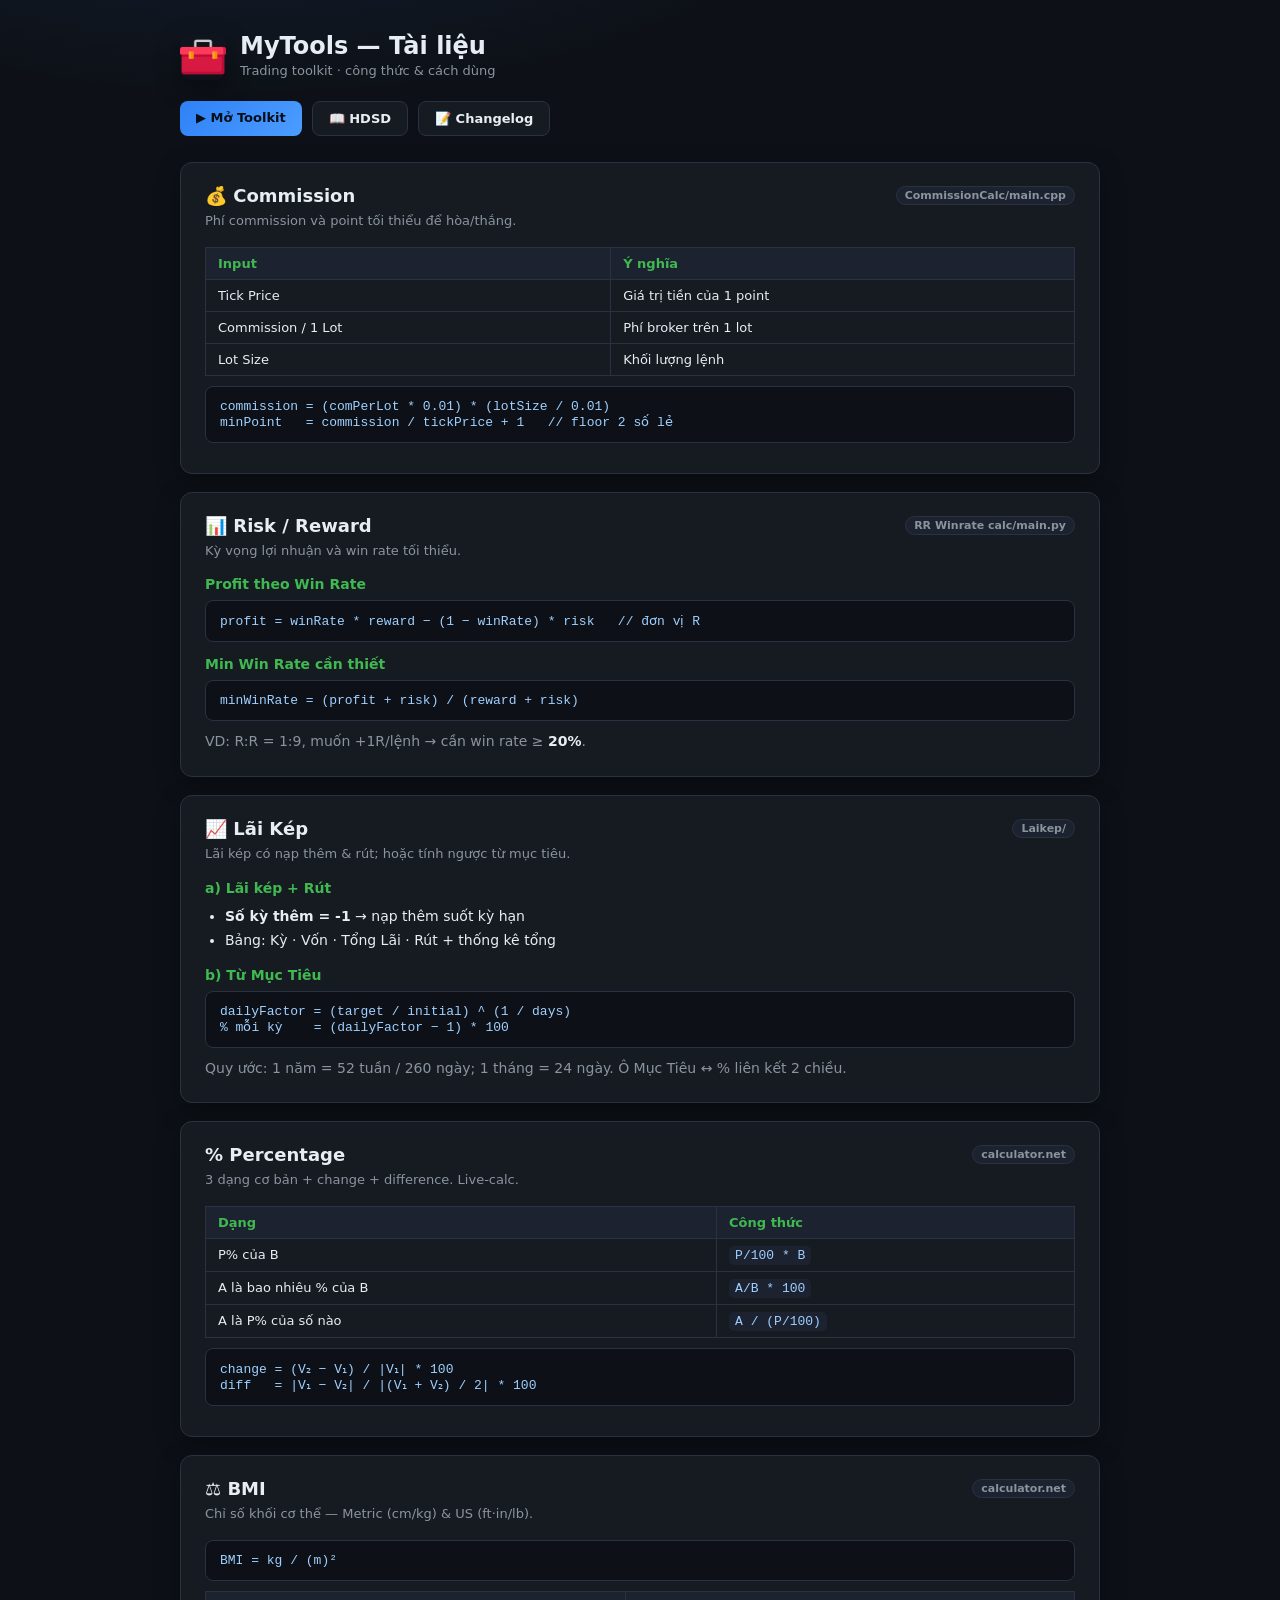
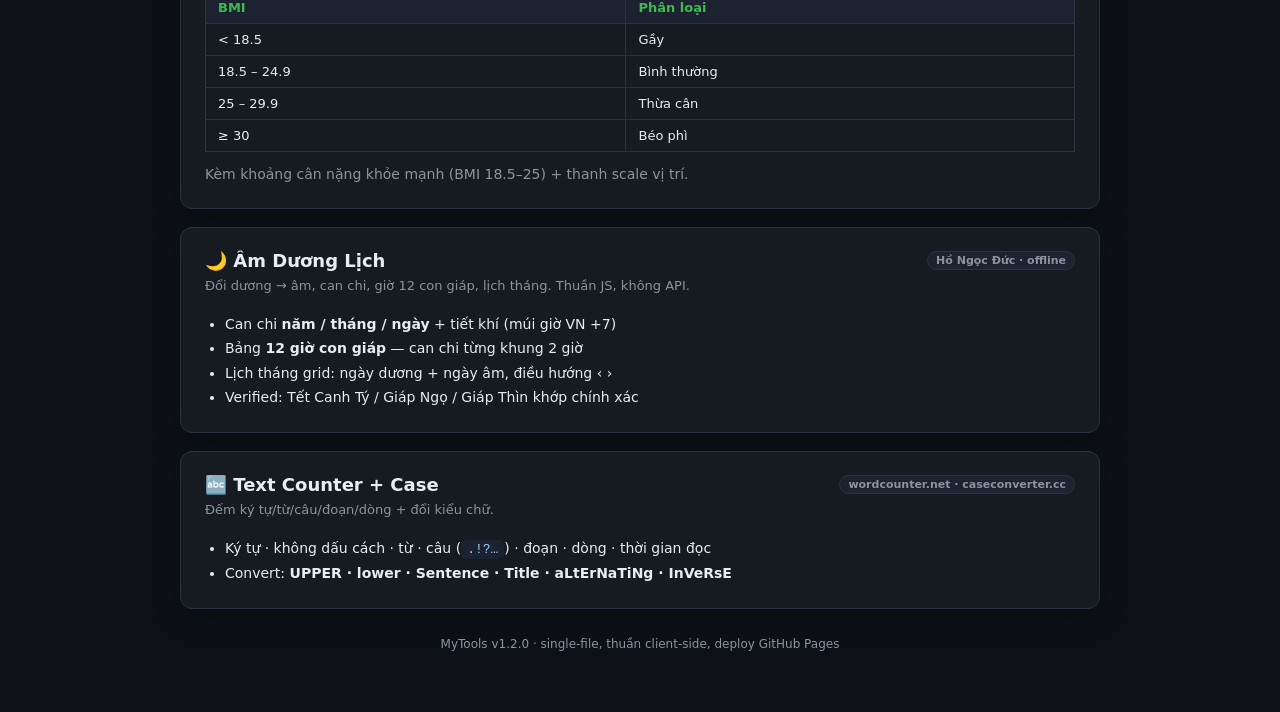
==== docs.html @ 8091d3de "first commit" ====
<!DOCTYPE html>
<html lang="vi">
<head>
<meta charset="UTF-8">
<meta name="viewport" content="width=device-width, initial-scale=1.0">
<title>MyTools — Tài liệu</title>
<link rel="icon" type="image/png" sizes="32x32" href="res/favicon-32x32.png">
<link rel="icon" type="image/png" sizes="64x64" href="res/favicon-64x64.png">
<link rel="icon" type="image/png" sizes="256x256" href="res/favicon-256x256.png">
<link rel="apple-touch-icon" sizes="512x512" href="res/favicon-512x512.png">
<style>
  :root{--bg:#0d1117;--panel:#161b22;--panel-2:#1c2230;--border:#2a3140;--text:#e6edf3;--muted:#8b949e;--accent:#2f81f7;--accent-2:#3fb950;--radius:12px;--shadow:0 8px 24px rgba(0,0,0,.35)}
  *{box-sizing:border-box;margin:0;padding:0}
  body{font-family:"Segoe UI",system-ui,sans-serif;background:radial-gradient(1200px 600px at 20% -10%,#17233b 0%,var(--bg) 55%);color:var(--text);min-height:100vh;padding:32px 18px 70px}
  .container{max-width:920px;margin:0 auto}
  header{display:flex;align-items:center;gap:14px;margin-bottom:12px}
  .logo{width:46px;height:46px;border-radius:12px;object-fit:cover;display:block;box-shadow:var(--shadow)}
  header h1{font-size:24px}
  header p{color:var(--muted);font-size:13px}
  .bar{display:flex;gap:10px;flex-wrap:wrap;margin:18px 0 26px}
  .bar a{padding:9px 16px;border-radius:8px;text-decoration:none;font-size:13px;font-weight:600;border:1px solid var(--border);color:var(--text);background:var(--panel);transition:.15s}
  .bar a:hover{background:var(--panel-2)}
  .bar a.primary{background:linear-gradient(135deg,var(--accent),#4c9dff);color:#061018;border:none}
  .card{background:var(--panel);border:1px solid var(--border);border-radius:var(--radius);padding:22px 24px;box-shadow:var(--shadow);margin-bottom:18px}
  .card h2{font-size:18px;margin-bottom:4px;display:flex;align-items:center;gap:10px}
  .card .sub{color:var(--muted);font-size:13px;margin-bottom:14px}
  h3{font-size:14px;color:var(--accent-2);margin:14px 0 8px}
  p,li{font-size:14px;line-height:1.75;color:var(--text)}
  ul{padding-left:20px;color:var(--muted)}
  ul b{color:var(--text)}
  code,pre{font-family:"Cascadia Code",Consolas,monospace}
  pre{background:var(--bg);border:1px solid var(--border);border-radius:8px;padding:12px 14px;font-size:13px;color:#9fd0ff;overflow-x:auto;margin:8px 0}
  code{background:var(--panel-2);padding:2px 6px;border-radius:5px;font-size:13px;color:#9fd0ff}
  table{width:100%;border-collapse:collapse;margin:10px 0;font-size:13px}
  th,td{border:1px solid var(--border);padding:8px 12px;text-align:left}
  th{background:var(--panel-2);color:var(--accent-2)}
  .tag{display:inline-block;font-size:11px;background:var(--panel-2);border:1px solid var(--border);color:var(--muted);padding:2px 8px;border-radius:20px;margin-left:auto}
  footer{text-align:center;color:var(--muted);font-size:12px;margin-top:28px}
</style>
</head>
<body>
<div class="container">
  <header>
    <img class="logo" src="res/favicon-256x256.png" alt="MyTools logo">
    <div><h1>MyTools — Tài liệu</h1><p>Trading toolkit · công thức & cách dùng</p></div>
  </header>
  <div class="bar">
    <a class="primary" href="index.html">▶ Mở Toolkit</a>
    <a href="HDSD.md">📖 HDSD</a>
    <a href="CHANGELOG.md">📝 Changelog</a>
  </div>

  <div class="card">
    <h2>💰 Commission <span class="tag">CommissionCalc/main.cpp</span></h2>
    <p class="sub">Phí commission và point tối thiểu để hòa/thắng.</p>
    <table>
      <tr><th>Input</th><th>Ý nghĩa</th></tr>
      <tr><td>Tick Price</td><td>Giá trị tiền của 1 point</td></tr>
      <tr><td>Commission / 1 Lot</td><td>Phí broker trên 1 lot</td></tr>
      <tr><td>Lot Size</td><td>Khối lượng lệnh</td></tr>
    </table>
    <pre>commission = (comPerLot * 0.01) * (lotSize / 0.01)
minPoint   = commission / tickPrice + 1   // floor 2 số lẻ</pre>
  </div>

  <div class="card">
    <h2>📊 Risk / Reward <span class="tag">RR Winrate calc/main.py</span></h2>
    <p class="sub">Kỳ vọng lợi nhuận và win rate tối thiểu.</p>
    <h3>Profit theo Win Rate</h3>
    <pre>profit = winRate * reward − (1 − winRate) * risk   // đơn vị R</pre>
    <h3>Min Win Rate cần thiết</h3>
    <pre>minWinRate = (profit + risk) / (reward + risk)</pre>
    <p style="color:var(--muted)">VD: R:R = 1:9, muốn +1R/lệnh → cần win rate ≥ <b style="color:var(--text)">20%</b>.</p>
  </div>

  <div class="card">
    <h2>📈 Lãi Kép <span class="tag">Laikep/</span></h2>
    <p class="sub">Lãi kép có nạp thêm & rút; hoặc tính ngược từ mục tiêu.</p>
    <h3>a) Lãi kép + Rút</h3>
    <ul>
      <li><b>Số kỳ thêm = -1</b> → nạp thêm suốt kỳ hạn</li>
      <li>Bảng: Kỳ · Vốn · Tổng Lãi · Rút + thống kê tổng</li>
    </ul>
    <h3>b) Từ Mục Tiêu</h3>
    <pre>dailyFactor = (target / initial) ^ (1 / days)
% mỗi kỳ    = (dailyFactor − 1) * 100</pre>
    <p style="color:var(--muted)">Quy ước: 1 năm = 52 tuần / 260 ngày; 1 tháng = 24 ngày. Ô Mục Tiêu ↔ % liên kết 2 chiều.</p>
  </div>

  <div class="card">
    <h2>% Percentage <span class="tag">calculator.net</span></h2>
    <p class="sub">3 dạng cơ bản + change + difference. Live-calc.</p>
    <table>
      <tr><th>Dạng</th><th>Công thức</th></tr>
      <tr><td>P% của B</td><td><code>P/100 * B</code></td></tr>
      <tr><td>A là bao nhiêu % của B</td><td><code>A/B * 100</code></td></tr>
      <tr><td>A là P% của số nào</td><td><code>A / (P/100)</code></td></tr>
    </table>
    <pre>change = (V₂ − V₁) / |V₁| * 100
diff   = |V₁ − V₂| / |(V₁ + V₂) / 2| * 100</pre>
  </div>

  <div class="card">
    <h2>⚖️ BMI <span class="tag">calculator.net</span></h2>
    <p class="sub">Chỉ số khối cơ thể — Metric (cm/kg) & US (ft·in/lb).</p>
    <pre>BMI = kg / (m)²</pre>
    <table>
      <tr><th>BMI</th><th>Phân loại</th></tr>
      <tr><td>&lt; 18.5</td><td>Gầy</td></tr>
      <tr><td>18.5 – 24.9</td><td>Bình thường</td></tr>
      <tr><td>25 – 29.9</td><td>Thừa cân</td></tr>
      <tr><td>≥ 30</td><td>Béo phì</td></tr>
    </table>
    <p style="color:var(--muted)">Kèm khoảng cân nặng khỏe mạnh (BMI 18.5–25) + thanh scale vị trí.</p>
  </div>

  <div class="card">
    <h2>🌙 Âm Dương Lịch <span class="tag">Hồ Ngọc Đức · offline</span></h2>
    <p class="sub">Đổi dương → âm, can chi, giờ 12 con giáp, lịch tháng. Thuần JS, không API.</p>
    <ul>
      <li>Can chi <b>năm / tháng / ngày</b> + tiết khí (múi giờ VN +7)</li>
      <li>Bảng <b>12 giờ con giáp</b> — can chi từng khung 2 giờ</li>
      <li>Lịch tháng grid: ngày dương + ngày âm, điều hướng ‹ ›</li>
      <li>Verified: Tết Canh Tý / Giáp Ngọ / Giáp Thìn khớp chính xác</li>
    </ul>
  </div>

  <div class="card">
    <h2>🔤 Text Counter + Case <span class="tag">wordcounter.net · caseconverter.cc</span></h2>
    <p class="sub">Đếm ký tự/từ/câu/đoạn/dòng + đổi kiểu chữ.</p>
    <ul>
      <li>Ký tự · không dấu cách · từ · câu (<code>.!?…</code>) · đoạn · dòng · thời gian đọc</li>
      <li>Convert: <b>UPPER · lower · Sentence · Title · aLtErNaTiNg · InVeRsE</b></li>
    </ul>
  </div>

  <footer>MyTools v1.2.0 · single-file, thuần client-side, deploy GitHub Pages</footer>
</div>
</body>
</html>
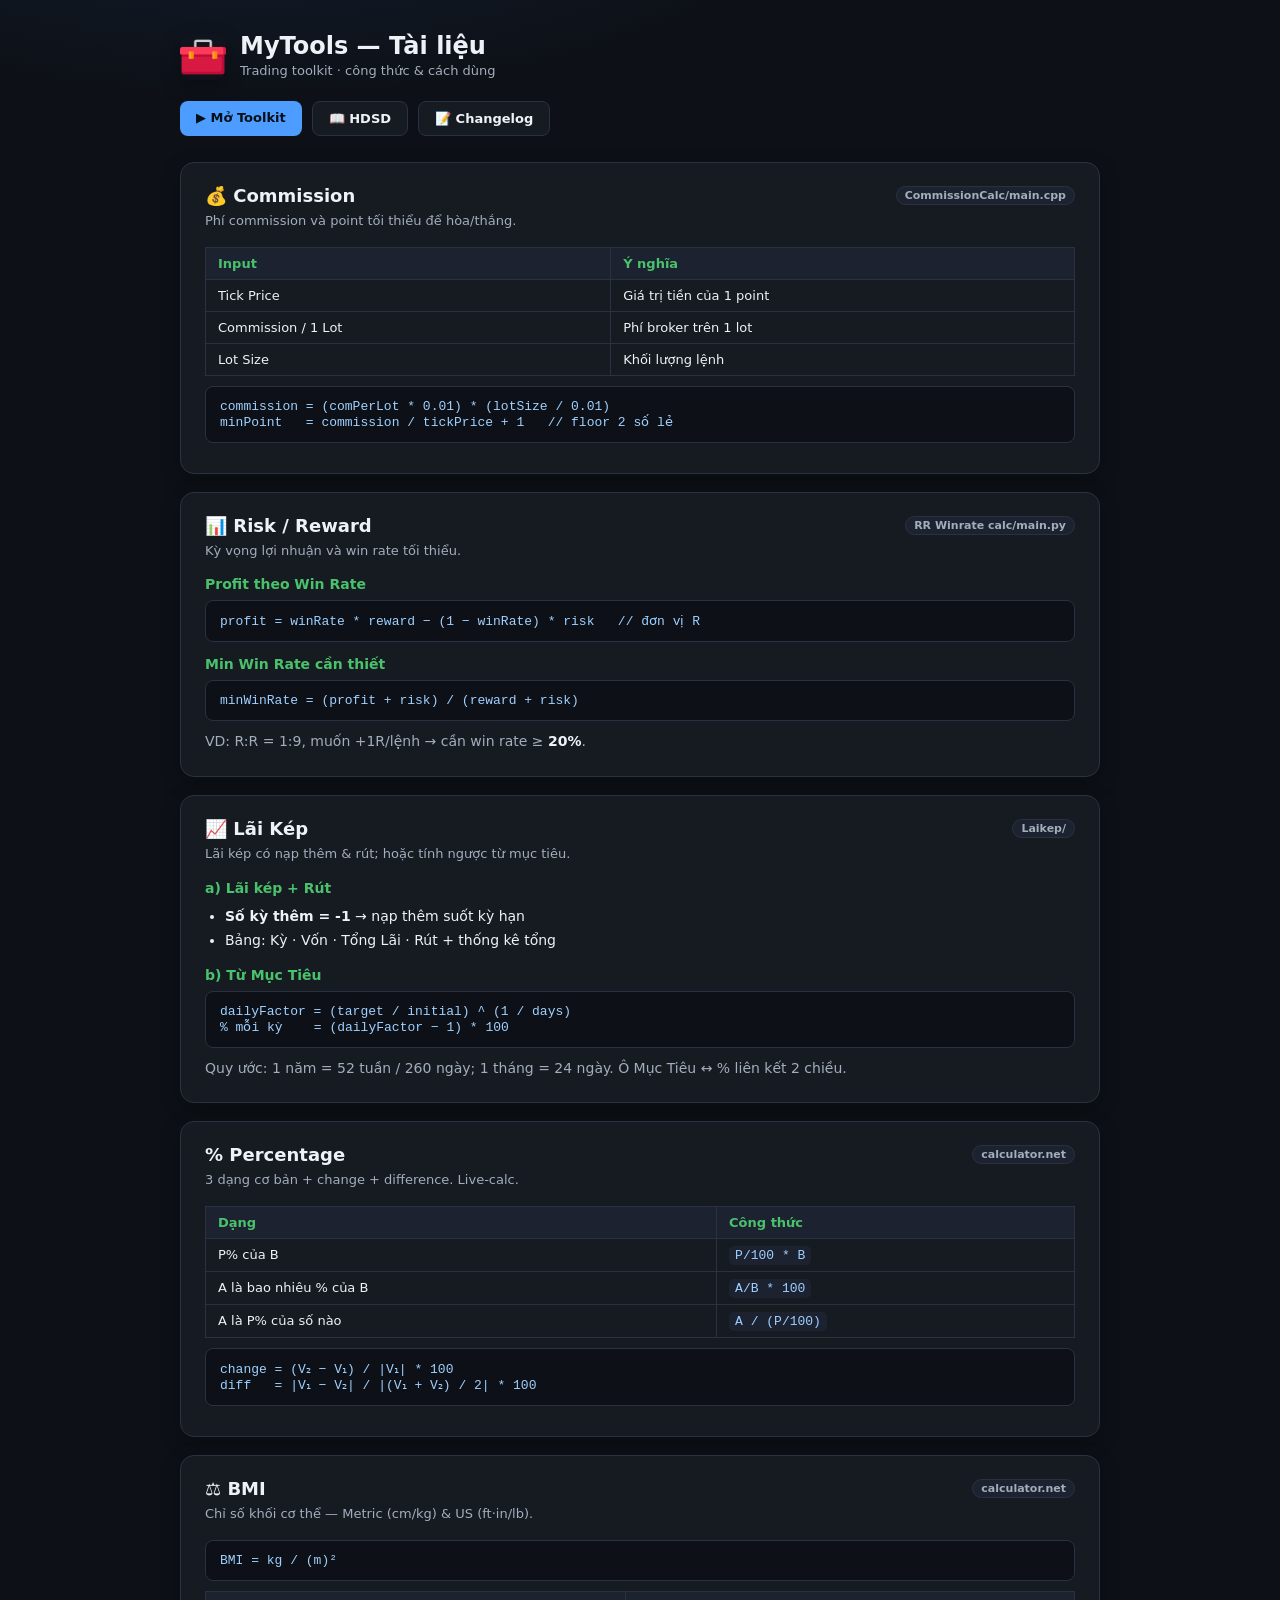
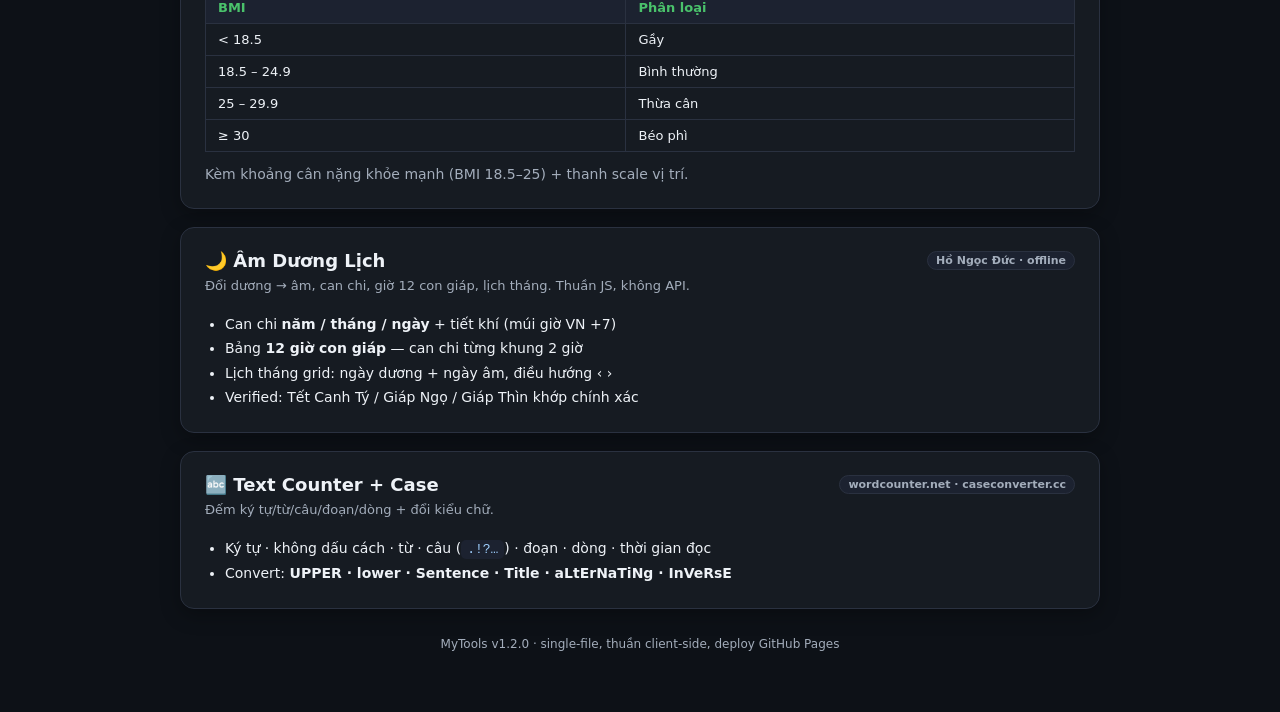
==== commit 33a0605c: "update UI" ====
--- a/docs.html
+++ b/docs.html
@@ -9,7 +9,8 @@
 <link rel="icon" type="image/png" sizes="256x256" href="res/favicon-256x256.png">
 <link rel="apple-touch-icon" sizes="512x512" href="res/favicon-512x512.png">
 <style>
-  :root{--bg:#0d1117;--panel:#161b22;--panel-2:#1c2230;--border:#2a3140;--text:#e6edf3;--muted:#8b949e;--accent:#2f81f7;--accent-2:#3fb950;--radius:12px;--shadow:0 8px 24px rgba(0,0,0,.35)}
+  :root{--bg:#0d1117;--panel:#161b22;--panel-2:#1c2230;--border:#2a3140;--border-strong:#3a4457;--text:#eef2f7;--muted:#a3adbb;--accent:#4c9dff;--accent-2:#4ac26b;--radius:14px;--shadow:0 6px 20px rgba(0,0,0,.30)}
+  html{scroll-behavior:smooth}
   *{box-sizing:border-box;margin:0;padding:0}
   body{font-family:"Segoe UI",system-ui,sans-serif;background:radial-gradient(1200px 600px at 20% -10%,#17233b 0%,var(--bg) 55%);color:var(--text);min-height:100vh;padding:32px 18px 70px}
   .container{max-width:920px;margin:0 auto}
